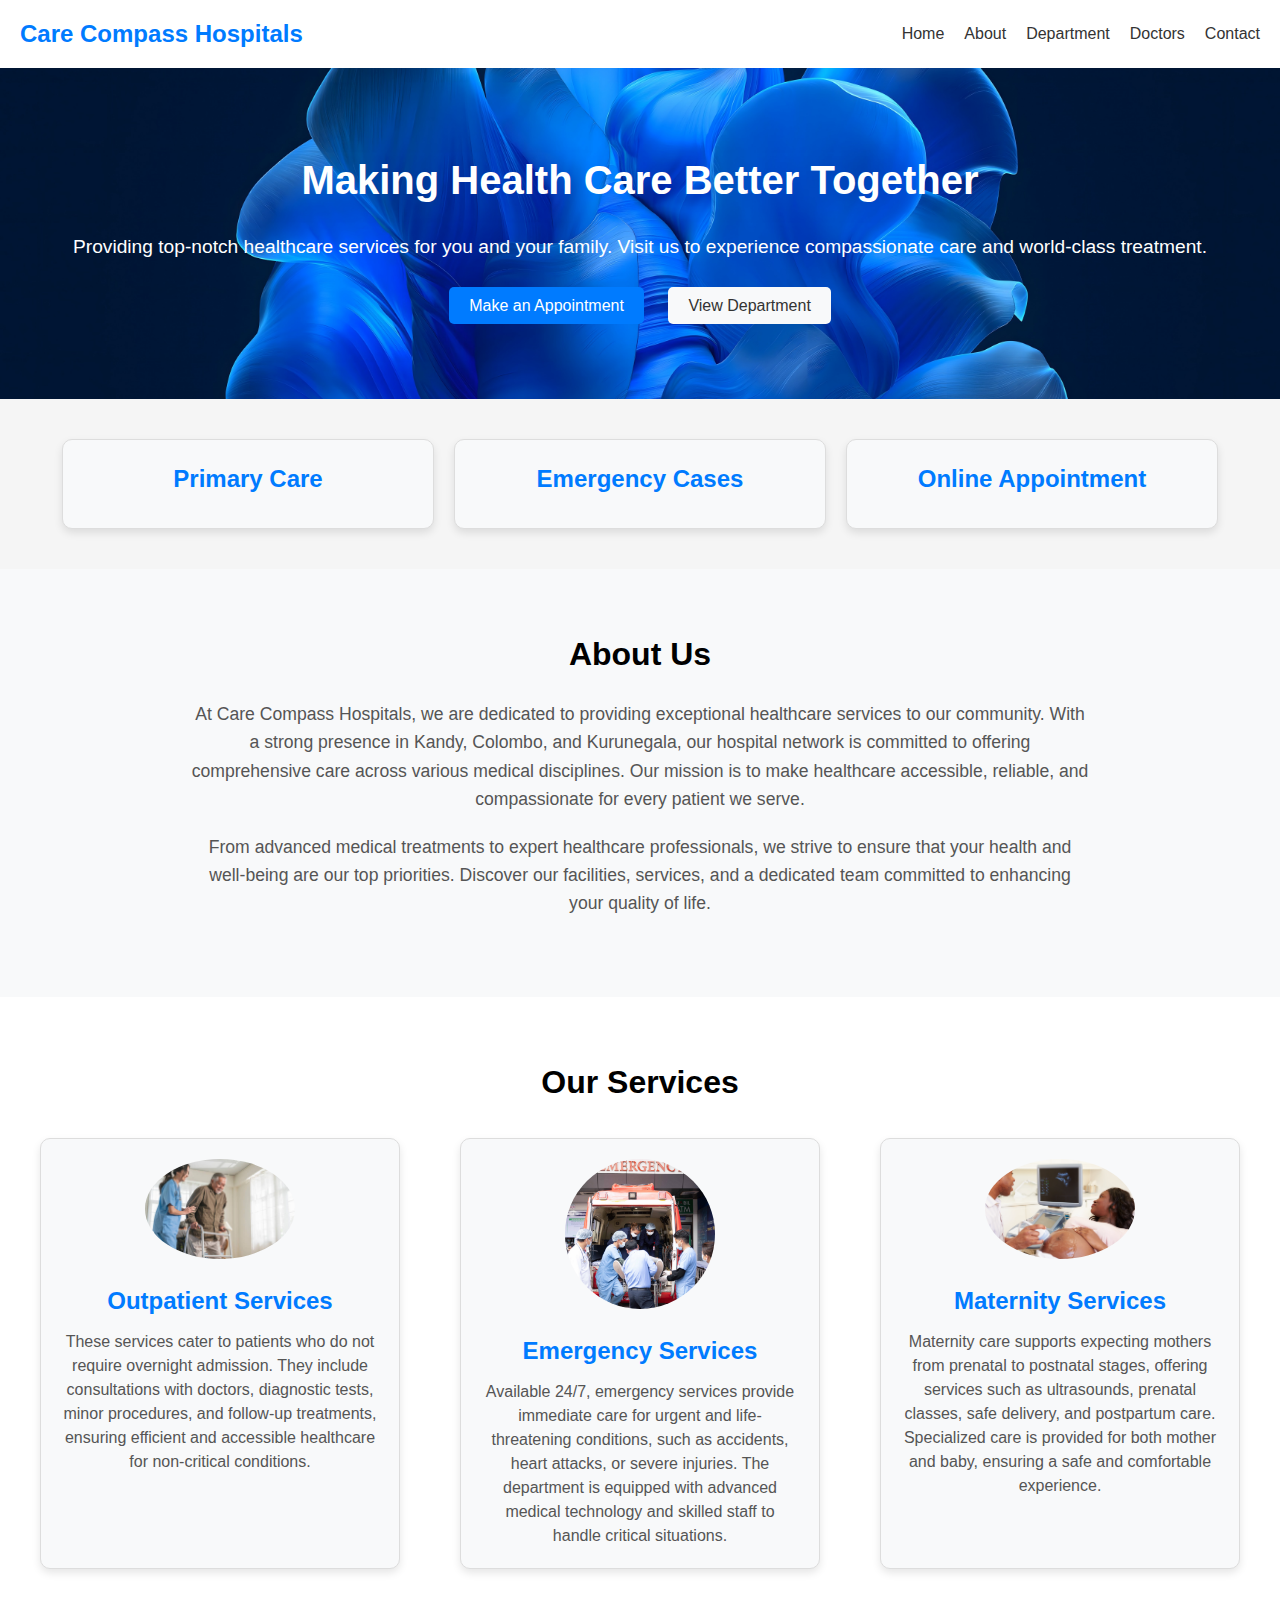
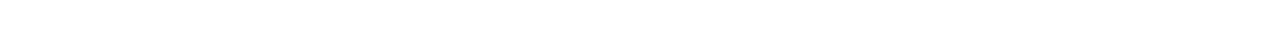
==== index.html @ c132424e "home page" ====
<!DOCTYPE html>
<html lang="en">
<head>
  <meta charset="UTF-8">
  <meta name="viewport" content="width=device-width, initial-scale=1.0">
  <title>Care Compass Hospitals</title>
  <link rel="stylesheet" href="style.css">
</head>
<body>
  <header>
    <nav class="navbar">
      <div class="logo">Care Compass Hospitals</div>
      <ul class="nav-links">
        <li><a href="#">Home</a></li>
        <li><a href="#">About</a></li>
        <li><a href="#">Department</a></li>
        <li><a href="#">Doctors</a></li>
        <li><a href="#">Contact</a></li>
      </ul>
    </nav>
  </header>

  <section class="hero">
    <div class="hero-content">
      <h1>Making Health Care Better Together</h1>
      <p>
        Providing top-notch healthcare services for you and your family. Visit
        us to experience compassionate care and world-class treatment.
      </p>
      <div class="hero-buttons">
        <a href="#" class="btn primary-btn">Make an Appointment</a>
        <a href="#" class="btn secondary-btn">View Department</a>
      </div>
    </div>
  </section>

  <section class="services">
    <div class="service-card">
      <h3>Primary Care</h3>
    </div>
    <div class="service-card">
      <h3>Emergency Cases</h3>
    </div>
    <div class="service-card">
      <h3>Online Appointment</h3>
    </div>
  </section>

  <section class="about-us" id="about">
    <div class="container">
      <h2>About Us</h2>
      <p>
        At Care Compass Hospitals, we are dedicated to providing exceptional
        healthcare services to our community. With a strong presence in Kandy,
        Colombo, and Kurunegala, our hospital network is committed to offering
        comprehensive care across various medical disciplines. Our mission is to
        make healthcare accessible, reliable, and compassionate for every patient
        we serve.
      </p>
      <p>
        From advanced medical treatments to expert healthcare professionals, we
        strive to ensure that your health and well-being are our top priorities.
        Discover our facilities, services, and a dedicated team committed to
        enhancing your quality of life.
      </p>
    </div>
  </section>

  <section class="our-services" id="services">
    <div class="container">
      <h2>Our Services</h2>
      <div class="services-row">
        <!-- Service 1 -->
        <div class="service-card">
          <img src="/img/service1.jpg" alt="Outpatient Services">
          <h3>Outpatient Services</h3>
          <p>
            These services cater to patients who do not require overnight admission.
            They include consultations with doctors, diagnostic tests, minor procedures, and follow-up treatments, 
            ensuring efficient and accessible healthcare for non-critical conditions.
          </p>
        </div>
        <!-- Service 2 -->
        <div class="service-card">
          <img src="/img/service2.png" alt="Emergency Services">
          <h3>Emergency Services</h3>
          <p>
            Available 24/7, emergency services provide immediate care for urgent and life-threatening conditions, such as accidents, heart attacks, or severe injuries. 
            The department is equipped with advanced medical technology and skilled staff to handle critical situations.
          </p>
        </div>
        <!-- Service 3 -->
        <div class="service-card">
          <img src="/img/service3.webp" alt="Maternity Services">
          <h3>Maternity Services</h3>
          <p>
            Maternity care supports expecting mothers from prenatal to postnatal stages, offering services such as ultrasounds, prenatal classes, safe delivery, and postpartum care. 
            Specialized care is provided for both mother and baby, ensuring a safe and comfortable experience.
          </p>
        </div>
      </div>
    </div>
  </section>
  
  
</body>
</html>
---- style.css ----
/* General Reset */
* {
    margin: 0;
    padding: 0;
    box-sizing: border-box;
    font-family: Arial, sans-serif;
  }
  
  body {
    line-height: 1.6;
    color: #333;
  }
  
  /* Header */
  .top-bar {
    background-color: #f5f5f5;
    padding: 10px;
    text-align: center;
    font-size: 14px;
  }
  
  .navbar {
    display: flex;
    justify-content: space-between;
    align-items: center;
    background-color: #fff;
    padding: 15px 20px;
    box-shadow: 0 2px 4px rgba(0, 0, 0, 0.1);
  }
  
  .navbar .logo {
    font-size: 24px;
    font-weight: bold;
    color: #007bff;
  }
  
  .nav-links {
    list-style: none;
    display: flex;
    gap: 20px;
  }
  
  .nav-links li a {
    text-decoration: none;
    color: #333;
    transition: color 0.3s;
  }
  
  .nav-links li a:hover {
    color: #007bff;
  }
  
  /* Hero Section */
  .hero {
    background: url('/img/bg.jpg') no-repeat center/cover;
    color: #fff;
    text-align: center;
    padding: 80px 20px;
  }
  
  .hero h1 {
    font-size: 2.5em;
    margin-bottom: 20px;
  }
  
  .hero p {
    margin-bottom: 30px;
    font-size: 1.2em;
  }
  
  .hero-buttons .btn {
    text-decoration: none;
    padding: 10px 20px;
    border-radius: 5px;
    margin: 0 10px;
    transition: background-color 0.3s;
  }
  
  .primary-btn {
    background-color: #007bff;
    color: #fff;
  }
  
  .primary-btn:hover {
    background-color: #0056b3;
  }
  
  .secondary-btn {
    background-color: #f8f9fa;
    color: #333;
  }
  
  .secondary-btn:hover {
    background-color: #e2e6ea;
  }
  
  /* Services Section */
  .services {
    display: flex;
    justify-content: center;
    gap: 20px;
    padding: 40px 20px;
    background-color: #f5f5f5;
  }
  
  .service-card {
    flex: 1;
    text-align: center;
    padding: 20px;
    background: #fff;
    border: 1px solid #ddd;
    border-radius: 5px;
    transition: transform 0.3s, box-shadow 0.3s;
  }
  
  .service-card:hover {
    transform: translateY(-5px);
    box-shadow: 0 4px 8px rgba(0, 0, 0, 0.1);
  }

  /* About Us Section */
.about-us {
    background-color: #f8f9fa;
    padding: 60px 20px;
    text-align: center;
  }
  
  .about-us .container {
    max-width: 900px;
    margin: 0 auto;
  }
  
  .about-us h2 {
    font-size: 2em;
    color: #000000;
    margin-bottom: 20px;
  }
  
  .about-us p {
    color: #555;
    font-size: 1.1em;
    line-height: 1.6;
    margin-bottom: 20px;
  }
  
  /* Our Services Section */
.our-services {
    padding: 60px 20px;
    background-color: #fff;
    text-align: center;
  }
  
  .our-services .container {
    max-width: 1200px;
    margin: 0 auto;
  }
  
  .our-services h2 {
    font-size: 2em;
    color: #000000;
    margin-bottom: 30px;
  }
  
  .services-row {
    display: flex;
    justify-content: space-between;
    gap: 20px;
    flex-wrap: wrap;
  }
  
  .service-card {
    flex: 1;
    max-width: 30%;
    background: #f8f9fa;
    padding: 20px;
    border-radius: 10px;
    box-shadow: 0 4px 8px rgba(0, 0, 0, 0.1);
    text-align: center;
    transition: transform 0.3s, box-shadow 0.3s;
  }
  
  .service-card:hover {
    transform: translateY(-5px);
    box-shadow: 0 6px 12px rgba(0, 0, 0, 0.15);
  }
  
  .service-card img {
    width: 100%;
    max-width: 150px;
    margin-bottom: 15px;
    border-radius: 50%;
  }
  
  .service-card h3 {
    font-size: 1.5em;
    color: #007bff;
    margin-bottom: 10px;
  }
  
  .service-card p {
    font-size: 1em;
    color: #555;
    line-height: 1.5;
  }
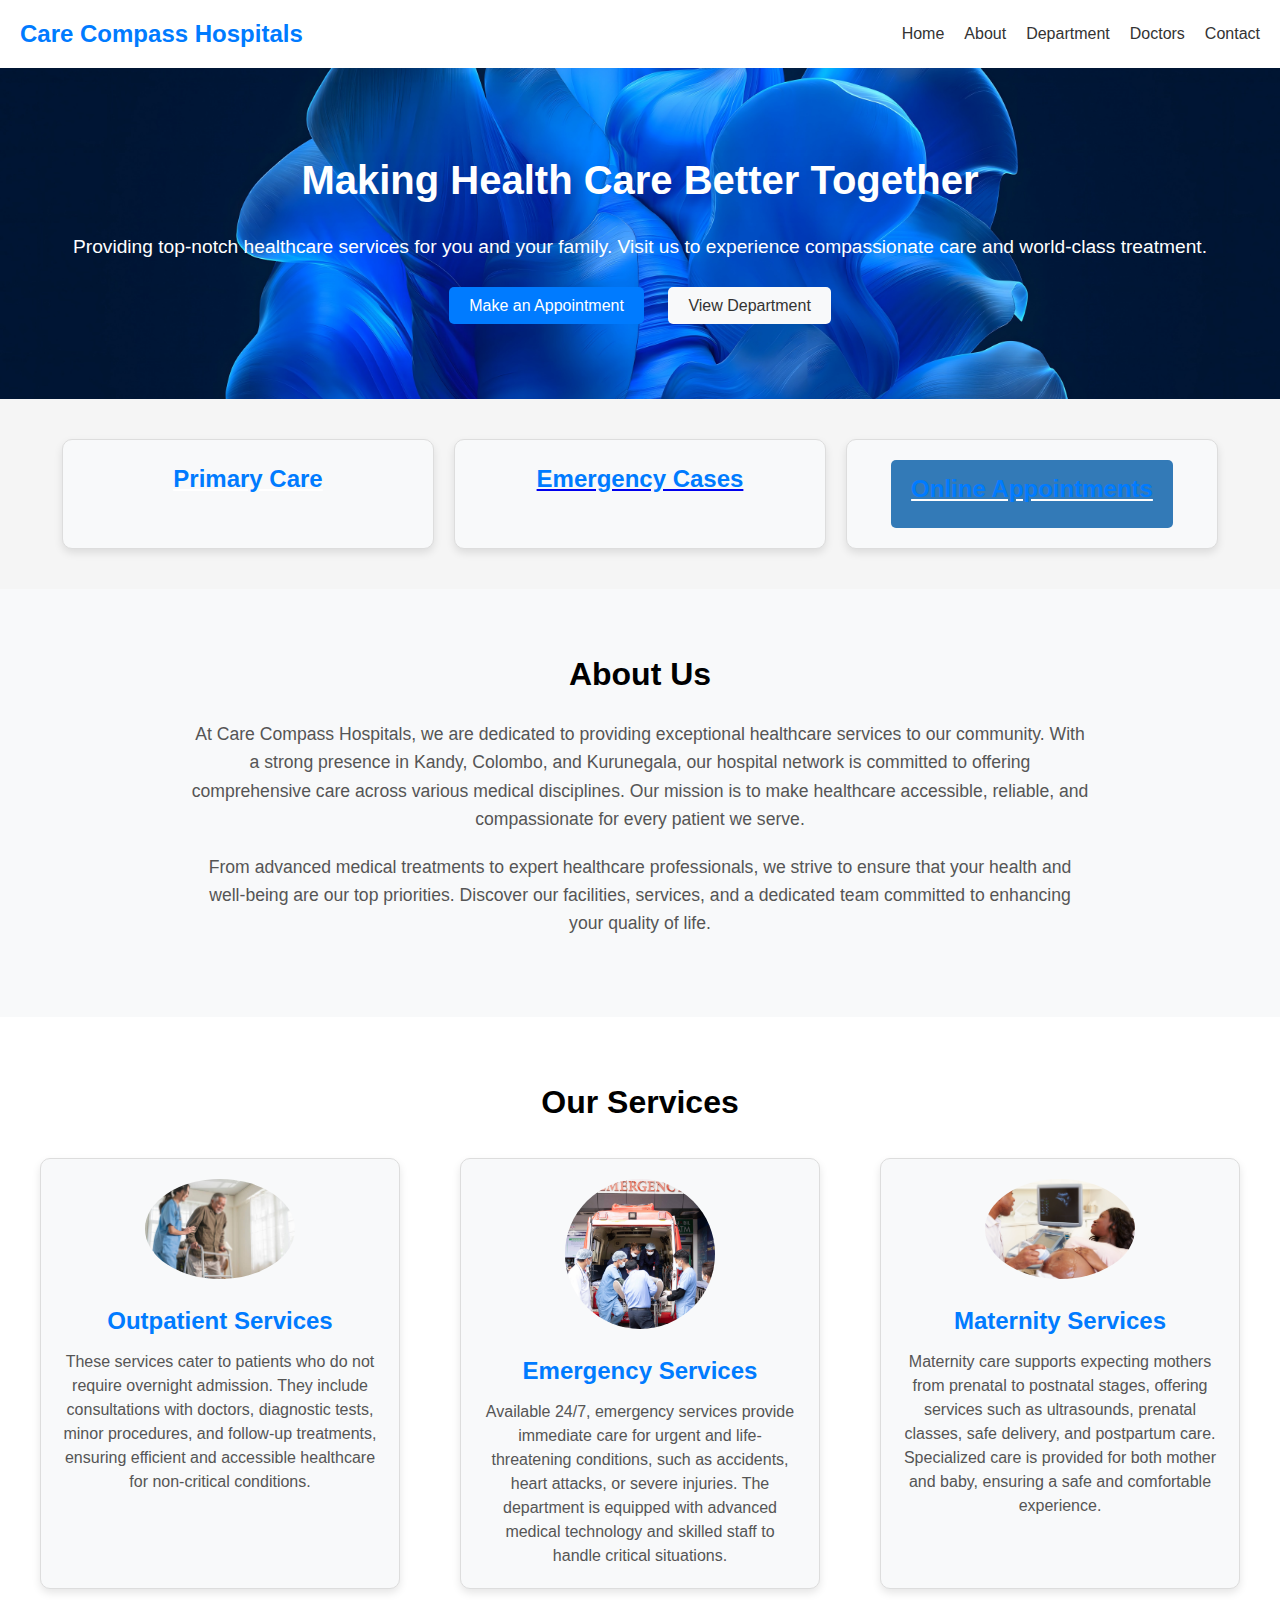
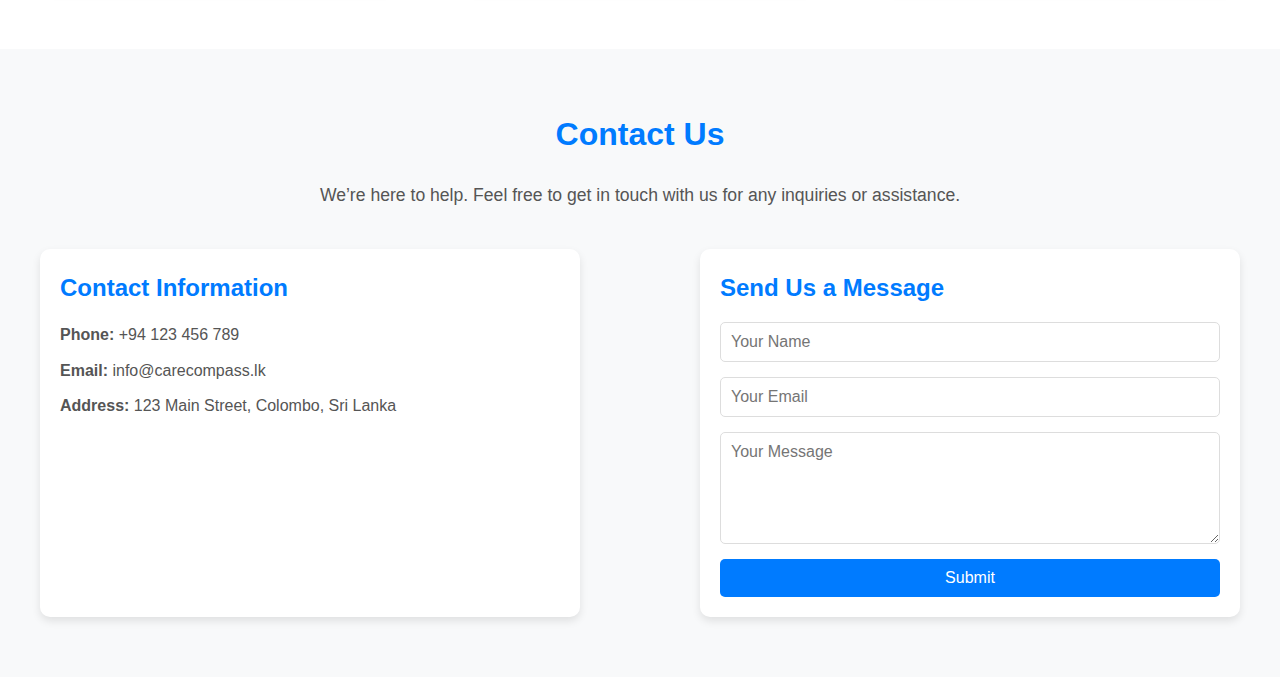
==== commit b2a02430: "servicse-pages" ====
--- a/index.html
+++ b/index.html
@@ -36,13 +36,13 @@
 
   <section class="services">
     <div class="service-card">
-      <h3>Primary Care</h3>
+      <a href="primary-care.html" class="btn primary-btn"><h3>Primary Care</h3></a>
     </div>
     <div class="service-card">
-      <h3>Emergency Cases</h3>
+      <a href="emergency-cases.html" class="btn emergency-btn"><h3>Emergency Cases</h3></a>
     </div>
     <div class="service-card">
-      <h3>Online Appointment</h3>
+      <a href="online-appointments.html" class="btn appointment-btn"><h3>Online Appointments</h3></a>
     </div>
   </section>
 
@@ -101,6 +101,33 @@
       </div>
     </div>
   </section>
+
+  <section class="contact-us" id="contact">
+    <div class="container">
+      <h2>Contact Us</h2>
+      <p>We’re here to help. Feel free to get in touch with us for any inquiries or assistance.</p>
+      <div class="contact-row">
+        <!-- Contact Info -->
+        <div class="contact-info">
+          <h3>Contact Information</h3>
+          <p><strong>Phone:</strong> +94 123 456 789</p>
+          <p><strong>Email:</strong> info@carecompass.lk</p>
+          <p><strong>Address:</strong> 123 Main Street, Colombo, Sri Lanka</p>
+        </div>
+        <!-- Contact Form -->
+        <div class="contact-form">
+          <h3>Send Us a Message</h3>
+          <form action="#" method="post">
+            <input type="text" name="name" placeholder="Your Name" required>
+            <input type="email" name="email" placeholder="Your Email" required>
+            <textarea name="message" placeholder="Your Message" rows="5" required></textarea>
+            <button type="submit" class="btn primary-btn">Submit</button>
+          </form>
+        </div>
+      </div>
+    </div>
+  </section>
+  
   
   
 </body>
--- a/style.css
+++ b/style.css
@@ -202,6 +202,359 @@
     color: #555;
     line-height: 1.5;
   }
+
+  /* Contact Us Section */
+.contact-us {
+  padding: 60px 20px;
+  background-color: #f8f9fa;
+  text-align: center;
+}
+
+.contact-us .container {
+  max-width: 1200px;
+  margin: 0 auto;
+}
+
+.contact-us h2 {
+  font-size: 2em;
+  color: #007bff;
+  margin-bottom: 20px;
+}
+
+.contact-us p {
+  color: #555;
+  font-size: 1.1em;
+  margin-bottom: 40px;
+}
+
+.contact-row {
+  display: flex;
+  justify-content: space-between;
+  gap: 20px;
+  flex-wrap: wrap;
+}
+
+.contact-info,
+.contact-form {
+  flex: 1;
+  max-width: 45%;
+  background: #fff;
+  padding: 20px;
+  border-radius: 10px;
+  box-shadow: 0 4px 8px rgba(0, 0, 0, 0.1);
+  text-align: left;
+}
+
+.contact-info h3,
+.contact-form h3 {
+  font-size: 1.5em;
+  color: #007bff;
+  margin-bottom: 15px;
+}
+
+.contact-info p {
+  font-size: 1em;
+  color: #555;
+  margin: 10px 0;
+}
+
+.contact-form form {
+  display: flex;
+  flex-direction: column;
+  gap: 15px;
+}
+
+.contact-form input,
+.contact-form textarea {
+  width: 100%;
+  padding: 10px;
+  font-size: 1em;
+  border: 1px solid #ddd;
+  border-radius: 5px;
+}
+
+.contact-form button {
+  padding: 10px 20px;
+  border: none;
+  border-radius: 5px;
+  background-color: #007bff;
+  color: #fff;
+  font-size: 1em;
+  cursor: pointer;
+  transition: background-color 0.3s ease;
+}
+
+.contact-form button:hover {
+  background-color: #0056b3;
+}
+
+/* Header for Primary Care Page */
+.primary-care-header {
+  background: url('primary-care-banner.jpg') no-repeat center center/cover;
+  color: #fff;
+  text-align: center;
+  padding: 100px 20px;
+}
+
+.primary-care-header h1 {
+  font-size: 2.5em;
+  margin-bottom: 10px;
+}
+
+.primary-care-header p {
+  font-size: 1.2em;
+}
+
+/* Primary Care Content */
+.primary-care-content {
+  padding: 60px 20px;
+  background-color: #f8f9fa;
+}
+
+.primary-care-content .container {
+  max-width: 800px;
+  margin: 0 auto;
+  text-align: center;
+}
+
+.primary-care-content h2 {
+  font-size: 2em;
+  color: #007bff;
+  margin-bottom: 20px;
+}
+
+.primary-care-content p {
+  font-size: 1.1em;
+  color: #555;
+  line-height: 1.8;
+  margin-bottom: 30px;
+}
+
+.primary-care-content ul {
+  list-style: none;
+  padding: 0;
+  text-align: left;
+  margin-bottom: 30px;
+}
+
+.primary-care-content ul li {
+  font-size: 1em;
+  color: #555;
+  margin-bottom: 10px;
+  padding-left: 20px;
+  position: relative;
+}
+
+.primary-care-content ul li:before {
+  content: "✓";
+  color: #007bff;
+  position: absolute;
+  left: 0;
+  top: 0;
+}
+
+.primary-care-content .primary-btn {
+  display: inline-block;
+  padding: 10px 20px;
+  background-color: #007bff;
+  color: #fff;
+  border-radius: 5px;
+  text-decoration: none;
+  font-size: 1em;
+  transition: background-color 0.3s ease;
+}
+
+.primary-care-content .primary-btn:hover {
+  background-color: #0056b3;
+}
+
+/* Header for Emergency Cases Page */
+.emergency-header {
+  background: url('emergency-banner.jpg') no-repeat center center/cover;
+  color: #fff;
+  text-align: center;
+  padding: 100px 20px;
+}
+
+.emergency-header h1 {
+  font-size: 2.5em;
+  margin-bottom: 10px;
+}
+
+.emergency-header p {
+  font-size: 1.2em;
+}
+
+/* Emergency Content */
+.emergency-content {
+  padding: 60px 20px;
+  background-color: #f8f9fa;
+}
+
+.emergency-content .container {
+  max-width: 800px;
+  margin: 0 auto;
+  text-align: center;
+}
+
+.emergency-content h2 {
+  font-size: 2em;
+  color: #d9534f;
+  margin-bottom: 20px;
+}
+
+.emergency-content p {
+  font-size: 1.1em;
+  color: #555;
+  line-height: 1.8;
+  margin-bottom: 30px;
+}
+
+.emergency-content ul {
+  list-style: none;
+  padding: 0;
+  text-align: left;
+  margin-bottom: 30px;
+}
+
+.emergency-content ul li {
+  font-size: 1em;
+  color: #555;
+  margin-bottom: 10px;
+  padding-left: 20px;
+  position: relative;
+}
+
+.emergency-content ul li:before {
+  content: "✓";
+  color: #d9534f;
+  position: absolute;
+  left: 0;
+  top: 0;
+}
+
+.emergency-content a {
+  color: #d9534f;
+  text-decoration: none;
+}
+
+.emergency-content .emergency-btn {
+  display: inline-block;
+  padding: 10px 20px;
+  background-color: #d9534f;
+  color: #fff;
+  border-radius: 5px;
+  text-decoration: none;
+  font-size: 1em;
+  transition: background-color 0.3s ease;
+}
+
+.emergency-content .emergency-btn:hover {
+  background-color: #c9302c;
+}
+
+
+/* Header for Online Appointments Page */
+.appointment-header {
+  background: url('appointment-banner.jpg') no-repeat center center/cover;
+  color: #fff;
+  text-align: center;
+  padding: 100px 20px;
+}
+
+.appointment-header h1 {
+  font-size: 2.5em;
+  margin-bottom: 10px;
+}
+
+.appointment-header p {
+  font-size: 1.2em;
+}
+
+/* Appointment Form Section */
+.appointment-form-section {
+  padding: 60px 20px;
+  background-color: #f8f9fa;
+}
+
+.appointment-form-section .container {
+  max-width: 800px;
+  margin: 0 auto;
+}
+
+.appointment-form-section h2 {
+  font-size: 2em;
+  color: #337ab7;
+  text-align: center;
+  margin-bottom: 30px;
+}
+
+/* Appointment Form */
+.appointment-form {
+  background: #fff;
+  padding: 20px;
+  border-radius: 10px;
+  box-shadow: 0 0 10px rgba(0, 0, 0, 0.1);
+}
+
+.appointment-form .form-group {
+  margin-bottom: 20px;
+}
+
+.appointment-form label {
+  display: block;
+  font-weight: bold;
+  margin-bottom: 5px;
+}
+
+.appointment-form input,
+.appointment-form select,
+.appointment-form textarea {
+  width: 100%;
+  padding: 10px;
+  border: 1px solid #ddd;
+  border-radius: 5px;
+  font-size: 1em;
+}
+
+.appointment-form textarea {
+  resize: none;
+}
+
+.appointment-btn {
+  display: inline-block;
+  padding: 10px 20px;
+  background-color: #337ab7;
+  color: #fff;
+  border: none;
+  border-radius: 5px;
+  font-size: 1em;
+  cursor: pointer;
+  transition: background-color 0.3s ease;
+}
+
+.appointment-btn:hover {
+  background-color: #286090;
+}
+
+.back-btn {
+  display: inline-block;
+  margin-top: 20px;
+  padding: 10px 20px;
+  background-color: #f44336;
+  color: #fff;
+  text-decoration: none;
+  border-radius: 5px;
+  font-size: 1em;
+  transition: background-color 0.3s ease;
+}
+
+.back-btn:hover {
+  background-color: #d32f2f;
+}
+
+
+
   
   
   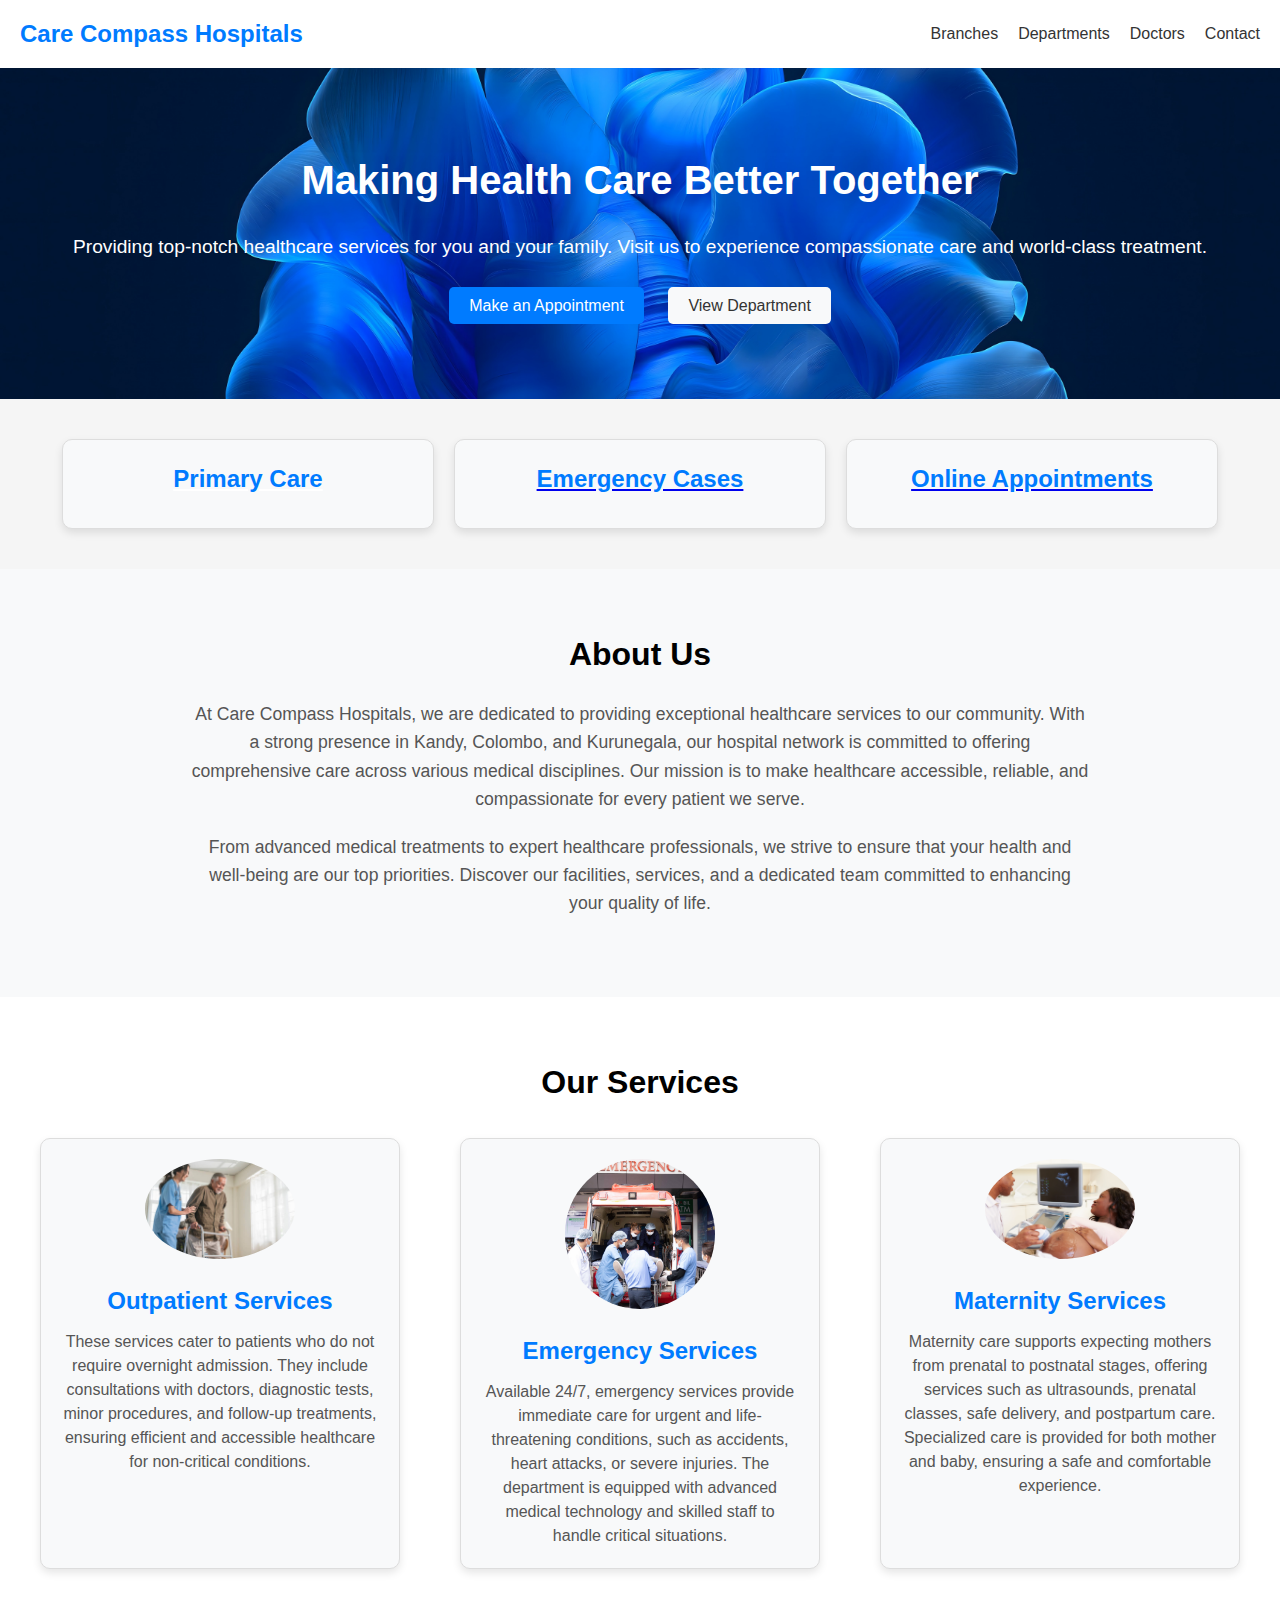
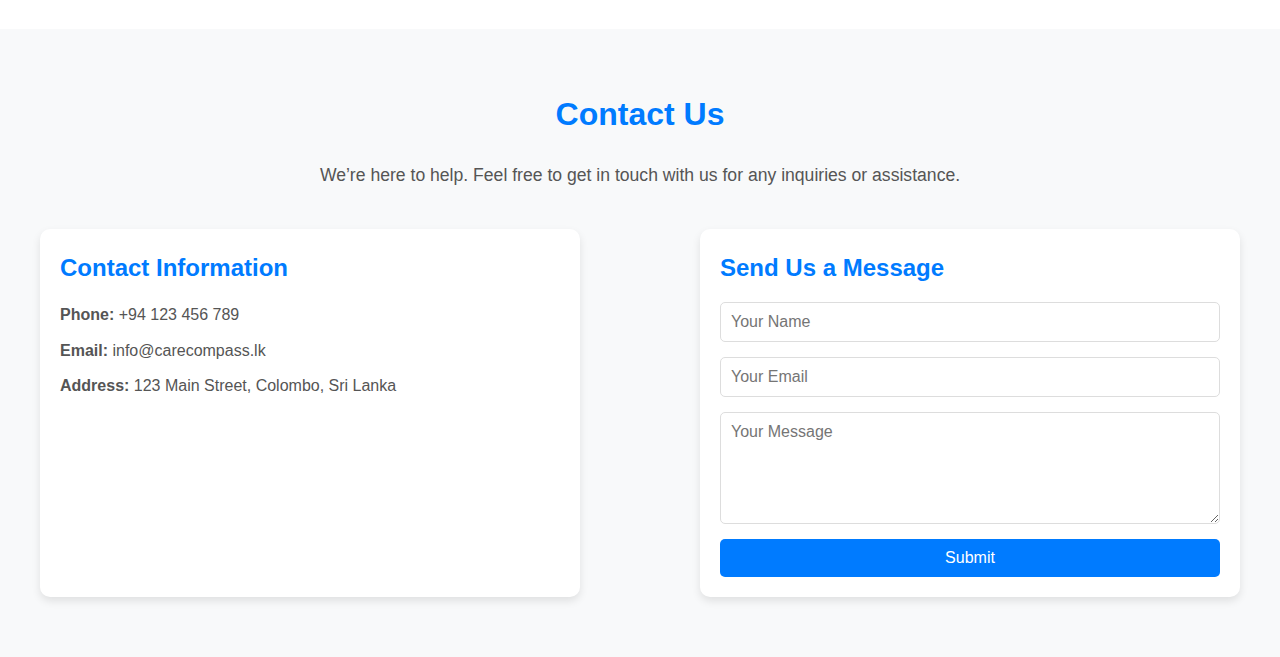
==== commit d9cd209d: "navbar" ====
--- a/index.html
+++ b/index.html
@@ -11,11 +11,10 @@
     <nav class="navbar">
       <div class="logo">Care Compass Hospitals</div>
       <ul class="nav-links">
-        <li><a href="#">Home</a></li>
-        <li><a href="#">About</a></li>
-        <li><a href="#">Department</a></li>
-        <li><a href="#">Doctors</a></li>
-        <li><a href="#">Contact</a></li>
+        <li><a href="branch.html">Branches</a></li>
+        <li><a href="departments.html">Departments</a></li>
+        <li><a href="doctors.html">Doctors</a></li>
+        <li><a href="#contact">Contact</a></li>
       </ul>
     </nav>
   </header>
--- a/style.css
+++ b/style.css
@@ -290,7 +290,7 @@
 
 /* Header for Primary Care Page */
 .primary-care-header {
-  background: url('primary-care-banner.jpg') no-repeat center center/cover;
+  background: url('/img/banner1.jpg') no-repeat center center/cover;
   color: #fff;
   text-align: center;
   padding: 100px 20px;
@@ -370,7 +370,7 @@
 
 /* Header for Emergency Cases Page */
 .emergency-header {
-  background: url('emergency-banner.jpg') no-repeat center center/cover;
+  background: url('/img/banner2.webp') no-repeat center center/cover;
   color: #fff;
   text-align: center;
   padding: 100px 20px;
@@ -456,7 +456,7 @@
 
 /* Header for Online Appointments Page */
 .appointment-header {
-  background: url('appointment-banner.jpg') no-repeat center center/cover;
+  background: url('/img/banner3.jpg') no-repeat center center/cover;
   color: #fff;
   text-align: center;
   padding: 100px 20px;
@@ -521,18 +521,6 @@
   resize: none;
 }
 
-.appointment-btn {
-  display: inline-block;
-  padding: 10px 20px;
-  background-color: #337ab7;
-  color: #fff;
-  border: none;
-  border-radius: 5px;
-  font-size: 1em;
-  cursor: pointer;
-  transition: background-color 0.3s ease;
-}
-
 .appointment-btn:hover {
   background-color: #286090;
 }
@@ -554,6 +542,236 @@
 }
 
 
+/* Header for Departments Page */
+.departments-header {
+  background: url('/img/navbar.jpg') no-repeat center center/cover;
+  color: #fff;
+  text-align: center;
+  padding: 100px 20px;
+}
+
+.departments-header h1 {
+  font-size: 2.5em;
+  margin-bottom: 10px;
+}
+
+.departments-header p {
+  font-size: 1.2em;
+}
+
+/* Departments Section */
+.departments-section {
+  padding: 60px 20px;
+  background-color: #f8f9fa;
+}
+
+.departments-section .container {
+  max-width: 1200px;
+  margin: 0 auto;
+}
+
+.departments-section h2 {
+  font-size: 2em;
+  color: #337ab7;
+  text-align: center;
+  margin-bottom: 40px;
+}
+
+/* Department Grid */
+.department-grid {
+  display: grid;
+  grid-template-columns: repeat(auto-fit, minmax(300px, 1fr));
+  gap: 20px;
+}
+
+.department-card {
+  background: #fff;
+  border: 1px solid #ddd;
+  border-radius: 10px;
+  overflow: hidden;
+  text-align: center;
+  box-shadow: 0 2px 5px rgba(0, 0, 0, 0.1);
+  transition: transform 0.3s ease, box-shadow 0.3s ease;
+}
+
+.department-card:hover {
+  transform: translateY(-5px);
+  box-shadow: 0 4px 10px rgba(0, 0, 0, 0.2);
+}
+
+.department-card img {
+  width: 100%;
+  height: 200px;
+  object-fit: cover;
+}
+
+.department-card h3 {
+  font-size: 1.5em;
+  color: #337ab7;
+  margin: 15px 0 10px;
+}
+
+.department-card p {
+  padding: 0 15px 20px;
+  font-size: 1em;
+  color: #555;
+}
+
+/* Back to Home Button */
+.back-btn {
+  display: inline-block;
+  margin-top: 20px;
+  padding: 10px 20px;
+  background-color: #337ab7;
+  color: #fff;
+  text-decoration: none;
+  border-radius: 5px;
+  font-size: 1em;
+  transition: background-color 0.3s ease;
+}
+
+.back-btn:hover {
+  background-color: #337ab7;
+}
+
+/*Header for Doctors section*/
+.doctors-header {
+  background: url('/img/navbar.jpg') no-repeat center center/cover;
+  color: #fff;
+  text-align: center;
+  padding: 100px 20px;
+}
+
+/* Doctors Section */
+.doctors-section {
+  padding: 60px 20px;
+  background-color: #f8f9fa;
+}
+
+.doctors-section .container {
+  max-width: 1200px;
+  margin: 0 auto;
+}
+
+.doctors-section h2 {
+  font-size: 2em;
+  color: #337ab7;
+  text-align: center;
+  margin-bottom: 40px;
+}
+
+/* Doctors Grid */
+.doctors-grid {
+  display: grid;
+  grid-template-columns: repeat(auto-fit, minmax(300px, 1fr));
+  gap: 20px;
+}
+
+.doctor-card {
+  background: #fff;
+  border: 1px solid #ddd;
+  border-radius: 10px;
+  overflow: hidden;
+  text-align: center;
+  box-shadow: 0 2px 5px rgba(0, 0, 0, 0.1);
+  transition: transform 0.3s ease, box-shadow 0.3s ease;
+}
+
+.doctor-card:hover {
+  transform: translateY(-5px);
+  box-shadow: 0 4px 10px rgba(0, 0, 0, 0.2);
+}
+
+.doctor-card img {
+  width: 100%;
+  height: 200px;
+  object-fit: cover;
+}
+
+.doctor-card h3 {
+  font-size: 1.5em;
+  color: #337ab7;
+  margin: 15px 0 10px;
+}
+
+.doctor-card p {
+  padding: 0 15px 20px;
+  font-size: 1em;
+  color: #555;
+}
+
+
+
+/* Header for Branches Page */
+.branches-header {
+  background: url('/img/navbar.jpg') no-repeat center center/cover;
+  color: #fff;
+  text-align: center;
+  padding: 100px 20px;
+}
+
+/* Branches Section */
+.branches-section {
+  padding: 60px 20px;
+  background-color: #eef3f9;
+}
+
+.branches-section .container {
+  max-width: 1200px;
+  margin: 0 auto;
+}
+
+.branches-section h2 {
+  font-size: 2em;
+  color: #337ab7;
+  text-align: center;
+  margin-bottom: 40px;
+}
+
+/* Branches Grid */
+.branches-grid {
+  display: grid;
+  grid-template-columns: repeat(auto-fit, minmax(300px, 1fr));
+  gap: 20px;
+}
+
+.branch-card {
+  background: #fff;
+  border: 1px solid #ddd;
+  border-radius: 10px;
+  overflow: hidden;
+  text-align: center;
+  box-shadow: 0 2px 5px rgba(0, 0, 0, 0.1);
+  transition: transform 0.3s ease, box-shadow 0.3s ease;
+}
+
+.branch-card:hover {
+  transform: translateY(-5px);
+  box-shadow: 0 4px 10px rgba(0, 0, 0, 0.2);
+}
+
+.branch-card img {
+  width: 100%;
+  height: 200px;
+  object-fit: cover;
+}
+
+.branch-card h3 {
+  font-size: 1.5em;
+  color: #337ab7;
+  margin: 15px 0 10px;
+}
+
+.branch-card p {
+  padding: 0 15px 20px;
+  font-size: 1em;
+  color: #555;
+}
+
+
+
+
+
 
   
   
